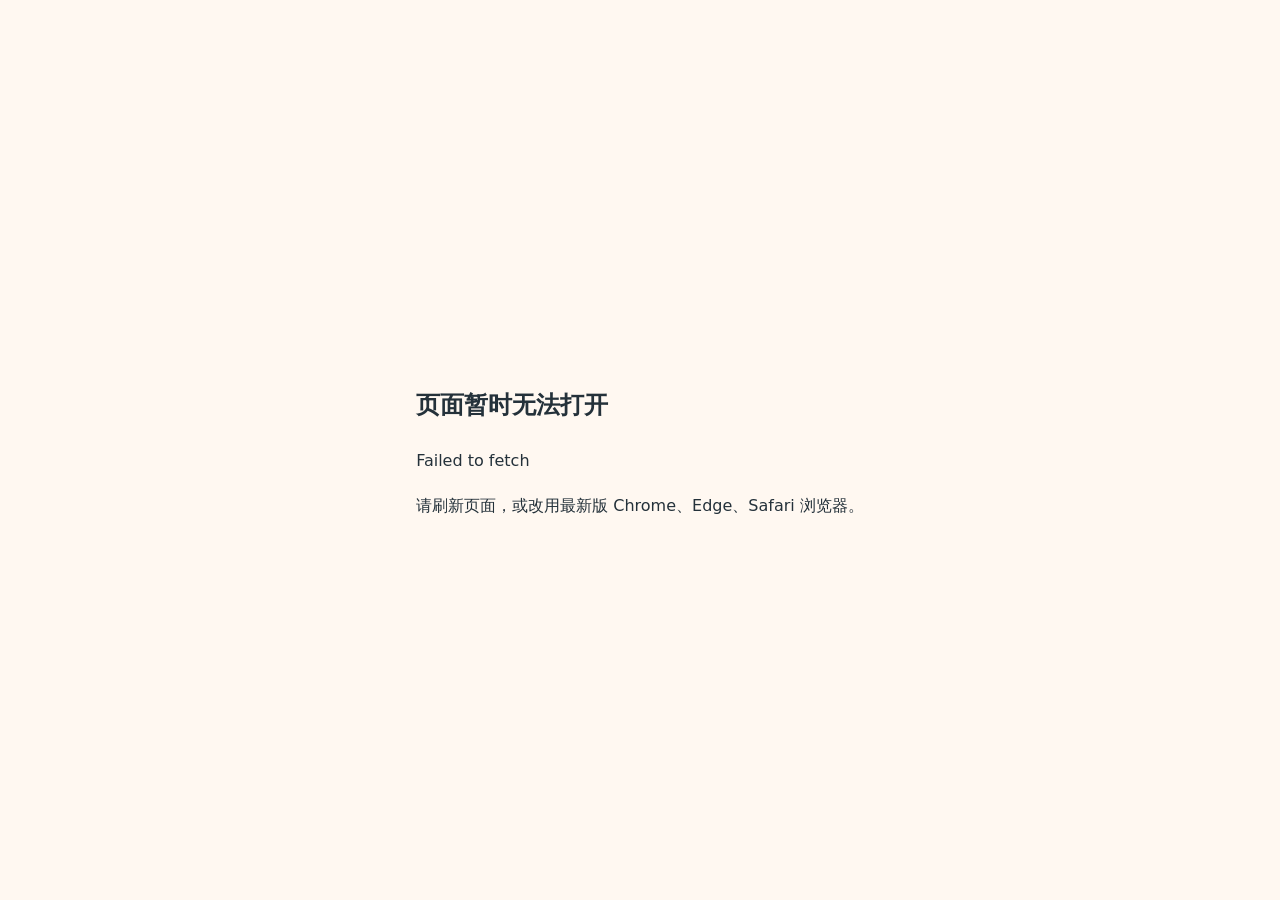
==== writing-rhythm/index.html @ e8ef880b "Publish interactive writing rhythm page" ====
<!doctype html><html lang="zh-CN"><head><meta charset="utf-8"><meta name="viewport" content="width=device-width,initial-scale=1"><meta name="theme-color" content="#fff8f1"><title>景物不是被罗列出来的｜三篇文本中的写景节奏</title><style>html,body{height:100%;margin:0}body{display:grid;place-items:center;background:#fff8f1;color:#24313a;font-family:system-ui,-apple-system,"Microsoft YaHei",sans-serif}.loading{padding:28px;text-align:center}.dot{width:42px;height:42px;margin:0 auto 18px;border:4px solid #ffd7bd;border-top-color:#f15b40;border-radius:50%;animation:r 1s linear infinite}@keyframes r{to{transform:rotate(360deg)}}.error{max-width:680px;line-height:1.8;padding:24px}</style></head><body><div class="loading"><div class="dot"></div><strong>正在打开互动共读页面……</strong></div><script>(async()=>{try{const b64=(await (await fetch('./page-0.txt',{cache:'no-store'})).text()).trim();const bytes=Uint8Array.from(atob(b64),c=>c.charCodeAt(0));if(!('DecompressionStream'in window))throw new Error('当前浏览器不支持页面解压，请使用最新版 Chrome、Edge 或 Safari。');const stream=new Blob([bytes]).stream().pipeThrough(new DecompressionStream('gzip'));const html=await new Response(stream).text();document.open();document.write(html);document.close()}catch(e){document.body.innerHTML='<div class="error"><h2>页面暂时无法打开</h2><p>'+e.message+'</p><p>请刷新页面，或改用最新版 Chrome、Edge、Safari 浏览器。</p></div>'}})();</script></body></html>
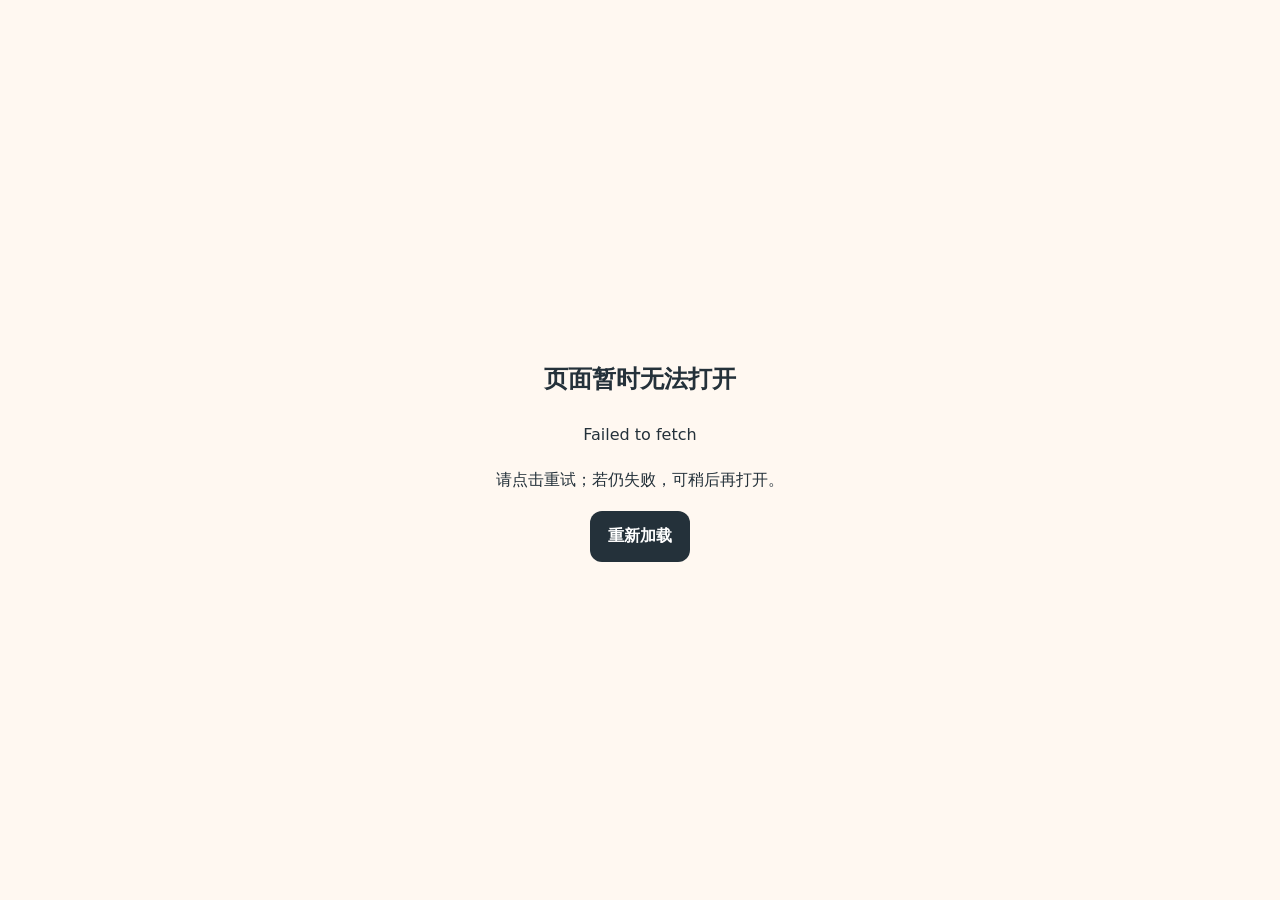
==== commit f918f987: "Fix writing rhythm page loading fallback" ====
--- a/writing-rhythm/index.html
+++ b/writing-rhythm/index.html
@@ -1 +1 @@
-<!doctype html><html lang="zh-CN"><head><meta charset="utf-8"><meta name="viewport" content="width=device-width,initial-scale=1"><meta name="theme-color" content="#fff8f1"><title>景物不是被罗列出来的｜三篇文本中的写景节奏</title><style>html,body{height:100%;margin:0}body{display:grid;place-items:center;background:#fff8f1;color:#24313a;font-family:system-ui,-apple-system,"Microsoft YaHei",sans-serif}.loading{padding:28px;text-align:center}.dot{width:42px;height:42px;margin:0 auto 18px;border:4px solid #ffd7bd;border-top-color:#f15b40;border-radius:50%;animation:r 1s linear infinite}@keyframes r{to{transform:rotate(360deg)}}.error{max-width:680px;line-height:1.8;padding:24px}</style></head><body><div class="loading"><div class="dot"></div><strong>正在打开互动共读页面……</strong></div><script>(async()=>{try{const b64=(await (await fetch('./page-0.txt',{cache:'no-store'})).text()).trim();const bytes=Uint8Array.from(atob(b64),c=>c.charCodeAt(0));if(!('DecompressionStream'in window))throw new Error('当前浏览器不支持页面解压，请使用最新版 Chrome、Edge 或 Safari。');const stream=new Blob([bytes]).stream().pipeThrough(new DecompressionStream('gzip'));const html=await new Response(stream).text();document.open();document.write(html);document.close()}catch(e){document.body.innerHTML='<div class="error"><h2>页面暂时无法打开</h2><p>'+e.message+'</p><p>请刷新页面，或改用最新版 Chrome、Edge、Safari 浏览器。</p></div>'}})();</script></body></html>+<!doctype html><html lang="zh-CN"><head><meta charset="utf-8"><meta name="viewport" content="width=device-width,initial-scale=1"><meta name="theme-color" content="#fff8f1"><title>景物不是被罗列出来的｜三篇文本中的写景节奏</title><style>html,body{height:100%;margin:0}body{display:grid;place-items:center;background:#fff8f1;color:#24313a;font-family:system-ui,-apple-system,"Microsoft YaHei",sans-serif}.loading,.error{max-width:680px;padding:28px;text-align:center;line-height:1.8}.dot{width:42px;height:42px;margin:0 auto 18px;border:4px solid #ffd7bd;border-top-color:#f15b40;border-radius:50%;animation:r 1s linear infinite}@keyframes r{to{transform:rotate(360deg)}}button{border:0;border-radius:12px;padding:11px 18px;background:#24313a;color:#fff;font:inherit;font-weight:700;cursor:pointer}</style></head><body><div class="loading"><div class="dot"></div><strong>正在打开互动共读页面……</strong><div id="status">正在读取页面内容</div></div><script>(async()=>{const urls=['./page-0.txt','https://raw.githubusercontent.com/xj32274080/rixin-teacher-ai-entry/main/writing-rhythm/page-0.txt','https://cdn.jsdelivr.net/gh/xj32274080/rixin-teacher-ai-entry@main/writing-rhythm/page-0.txt'];const status=document.getElementById('status');try{let b64='';let lastError='';for(let i=0;i<urls.length;i++){try{status.textContent='正在尝试加载通道 '+(i+1)+' / '+urls.length;const res=await fetch(urls[i],{cache:'no-store'});if(!res.ok)throw new Error('HTTP '+res.status);const text=(await res.text()).trim();if(!text.startsWith('H4sI'))throw new Error('返回内容格式不正确');b64=text;break}catch(err){lastError=err.message}}if(!b64)throw new Error(lastError||'无法读取页面内容');const bytes=Uint8Array.from(atob(b64),c=>c.charCodeAt(0));if(!('DecompressionStream'in window))throw new Error('当前浏览器不支持页面解压，请使用最新版 Chrome、Edge 或 Safari。');const stream=new Blob([bytes]).stream().pipeThrough(new DecompressionStream('gzip'));const html=await new Response(stream).text();document.open();document.write(html);document.close()}catch(e){document.body.innerHTML='<div class="error"><h2>页面暂时无法打开</h2><p>'+e.message+'</p><p>请点击重试；若仍失败，可稍后再打开。</p><button onclick="location.reload()">重新加载</button></div>'}})();</script></body></html>
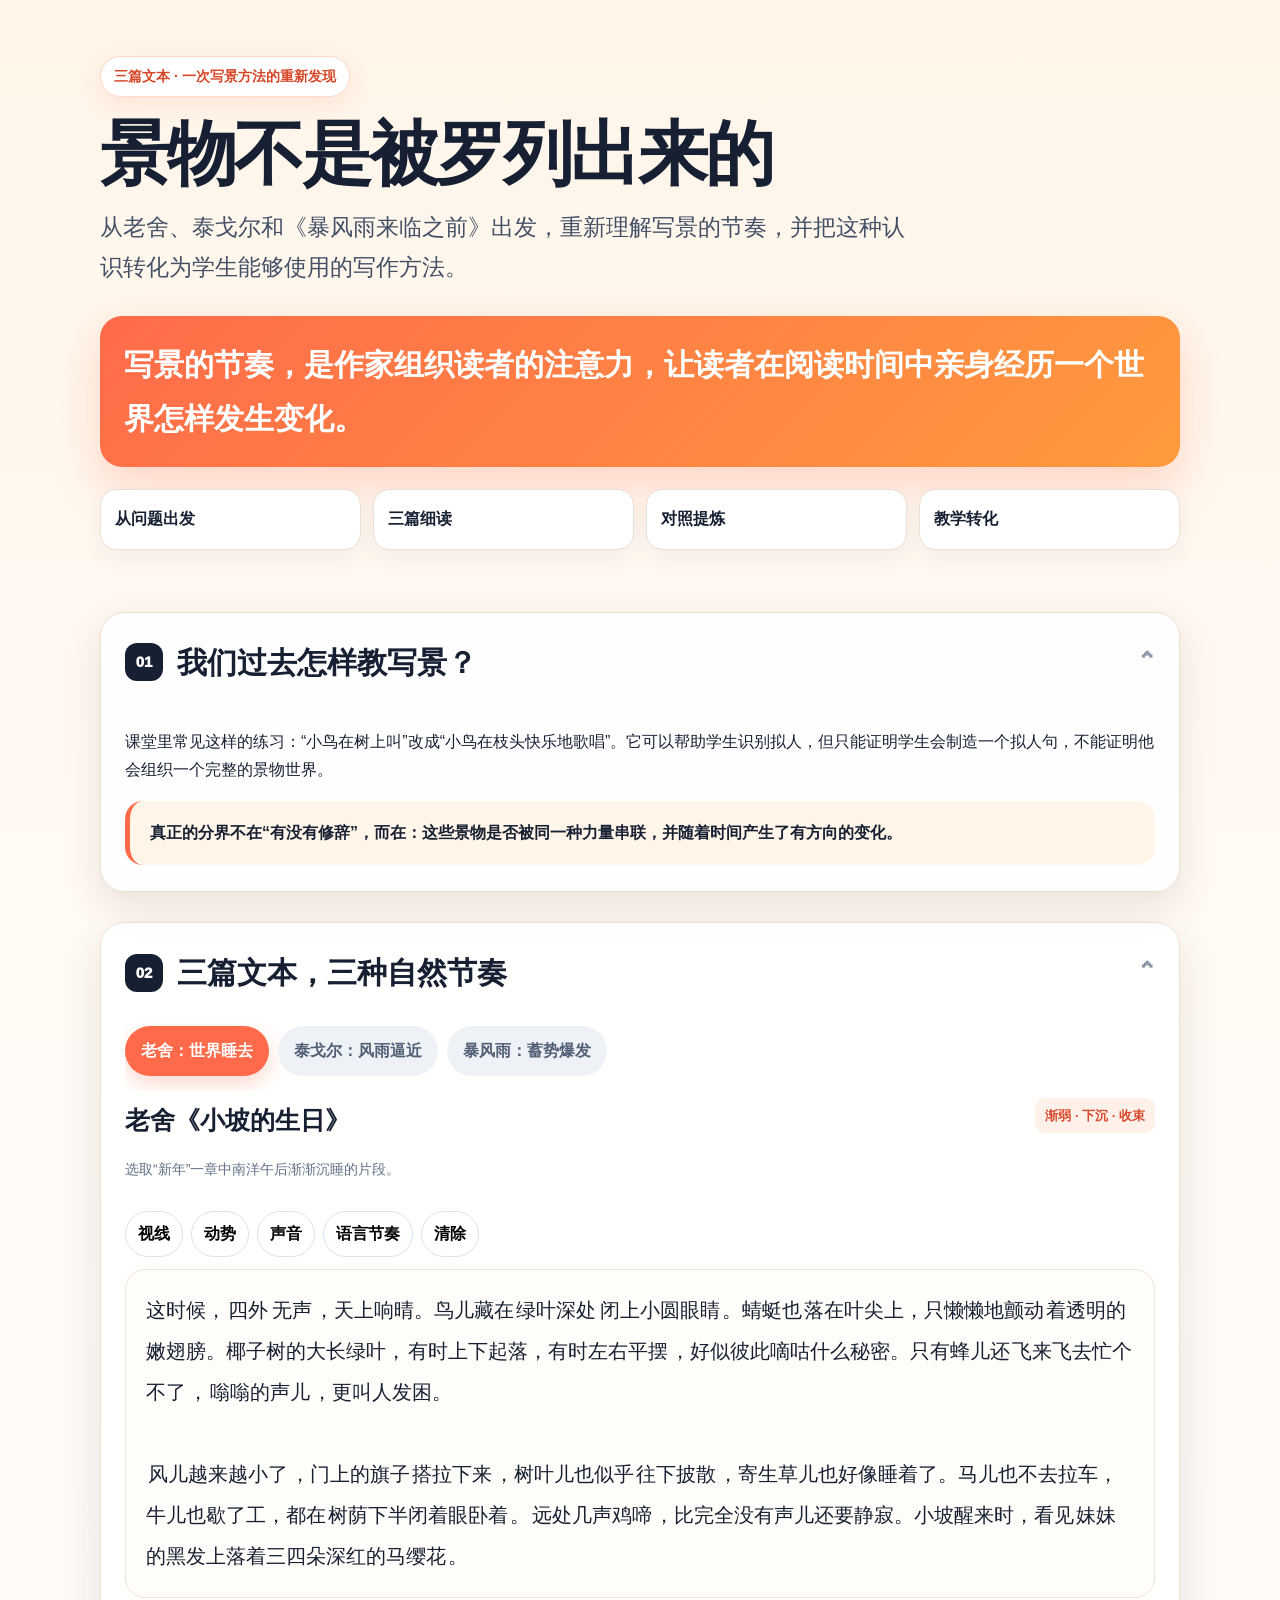
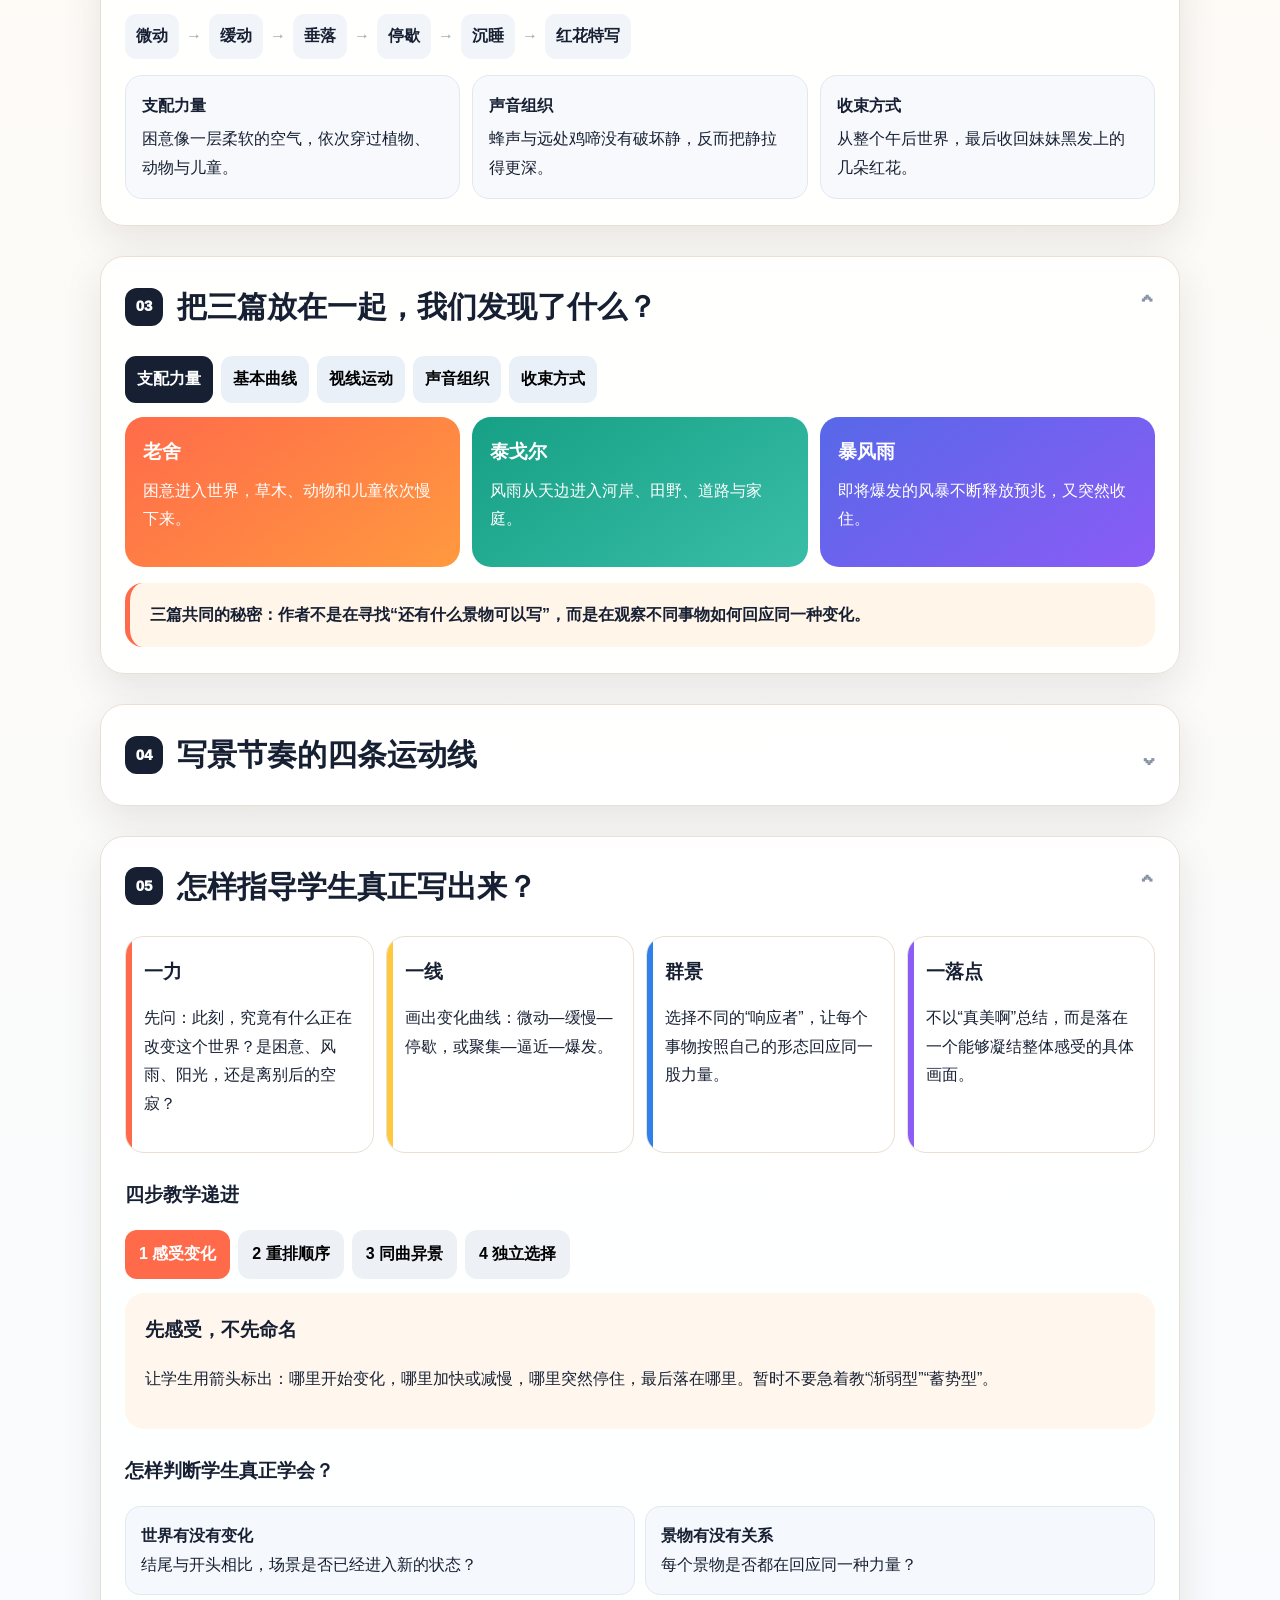
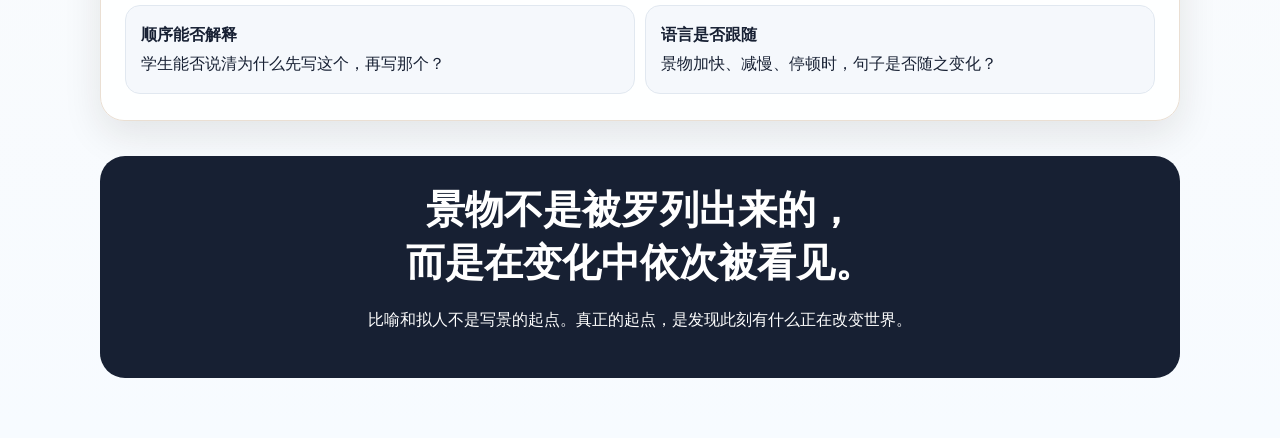
==== commit b4428e4e: "Replace writing rhythm page with standalone static HTML" ====
--- a/writing-rhythm/index.html
+++ b/writing-rhythm/index.html
@@ -1 +1,35 @@
-<!doctype html><html lang="zh-CN"><head><meta charset="utf-8"><meta name="viewport" content="width=device-width,initial-scale=1"><meta name="theme-color" content="#fff8f1"><title>景物不是被罗列出来的｜三篇文本中的写景节奏</title><style>html,body{height:100%;margin:0}body{display:grid;place-items:center;background:#fff8f1;color:#24313a;font-family:system-ui,-apple-system,"Microsoft YaHei",sans-serif}.loading,.error{max-width:680px;padding:28px;text-align:center;line-height:1.8}.dot{width:42px;height:42px;margin:0 auto 18px;border:4px solid #ffd7bd;border-top-color:#f15b40;border-radius:50%;animation:r 1s linear infinite}@keyframes r{to{transform:rotate(360deg)}}button{border:0;border-radius:12px;padding:11px 18px;background:#24313a;color:#fff;font:inherit;font-weight:700;cursor:pointer}</style></head><body><div class="loading"><div class="dot"></div><strong>正在打开互动共读页面……</strong><div id="status">正在读取页面内容</div></div><script>(async()=>{const urls=['./page-0.txt','https://raw.githubusercontent.com/xj32274080/rixin-teacher-ai-entry/main/writing-rhythm/page-0.txt','https://cdn.jsdelivr.net/gh/xj32274080/rixin-teacher-ai-entry@main/writing-rhythm/page-0.txt'];const status=document.getElementById('status');try{let b64='';let lastError='';for(let i=0;i<urls.length;i++){try{status.textContent='正在尝试加载通道 '+(i+1)+' / '+urls.length;const res=await fetch(urls[i],{cache:'no-store'});if(!res.ok)throw new Error('HTTP '+res.status);const text=(await res.text()).trim();if(!text.startsWith('H4sI'))throw new Error('返回内容格式不正确');b64=text;break}catch(err){lastError=err.message}}if(!b64)throw new Error(lastError||'无法读取页面内容');const bytes=Uint8Array.from(atob(b64),c=>c.charCodeAt(0));if(!('DecompressionStream'in window))throw new Error('当前浏览器不支持页面解压，请使用最新版 Chrome、Edge 或 Safari。');const stream=new Blob([bytes]).stream().pipeThrough(new DecompressionStream('gzip'));const html=await new Response(stream).text();document.open();document.write(html);document.close()}catch(e){document.body.innerHTML='<div class="error"><h2>页面暂时无法打开</h2><p>'+e.message+'</p><p>请点击重试；若仍失败，可稍后再打开。</p><button onclick="location.reload()">重新加载</button></div>'}})();</script></body></html>+<!doctype html>
+<html lang="zh-CN">
+<head>
+<meta charset="utf-8">
+<meta name="viewport" content="width=device-width,initial-scale=1,viewport-fit=cover">
+<meta name="theme-color" content="#ff6b4a">
+<title>景物不是被罗列出来的｜三篇文本中的写景节奏</title>
+<style>
+:root{--ink:#172033;--muted:#617087;--paper:#fffaf4;--card:#fff;--orange:#ff6b4a;--yellow:#ffc83d;--blue:#2f80ed;--purple:#8b5cf6;--green:#16a085;--line:#eadfd3;--shadow:0 14px 38px rgba(42,32,22,.10)}*{box-sizing:border-box}html{scroll-behavior:smooth}body{margin:0;background:linear-gradient(180deg,#fff5e9 0,#fffaf4 28%,#f7fbff 100%);color:var(--ink);font-family:-apple-system,BlinkMacSystemFont,"Segoe UI","PingFang SC","Microsoft YaHei",sans-serif;line-height:1.78}button{font:inherit}a{color:inherit}.wrap{width:min(1080px,calc(100% - 28px));margin:auto}.hero{padding:56px 0 34px}.eyebrow{display:inline-flex;gap:8px;align-items:center;padding:7px 13px;border-radius:999px;background:#fff;border:1px solid #ffd8c8;color:#d64627;font-size:14px;font-weight:800;box-shadow:0 8px 24px rgba(255,107,74,.12)}h1{font-size:clamp(34px,7vw,70px);line-height:1.08;letter-spacing:-.04em;margin:20px 0 14px;max-width:900px}.lead{font-size:clamp(17px,2.4vw,23px);color:#435067;max-width:820px;margin:0}.thesis{margin-top:28px;padding:22px 24px;border-radius:22px;background:linear-gradient(135deg,#ff6b4a,#ff9a3d);color:#fff;box-shadow:0 18px 45px rgba(255,107,74,.25);font-size:clamp(20px,3vw,30px);font-weight:900}.map{display:grid;grid-template-columns:repeat(4,1fr);gap:12px;margin:22px 0 8px}.map a{text-decoration:none;background:#fff;border:1px solid var(--line);border-radius:16px;padding:15px 14px;font-weight:800;box-shadow:0 8px 20px rgba(36,45,60,.05);transition:.2s}.map a:hover{transform:translateY(-2px);border-color:#ffc8b9}.section{margin:20px 0 30px}.section>details{background:rgba(255,255,255,.92);border:1px solid var(--line);border-radius:24px;box-shadow:var(--shadow);overflow:hidden}.section>details>summary{list-style:none;cursor:pointer;padding:23px 24px;display:flex;align-items:center;gap:14px;font-size:clamp(20px,3vw,30px);font-weight:950}.section>details>summary::-webkit-details-marker{display:none}.num{width:38px;height:38px;display:grid;place-items:center;border-radius:12px;background:#172033;color:#fff;font-size:15px}.chev{margin-left:auto;color:#8894a6;transition:.2s}.section>details[open] .chev{transform:rotate(180deg)}.inside{padding:0 24px 26px}.callout{padding:18px 20px;border-radius:18px;background:#fff5e9;border-left:5px solid var(--orange);font-weight:700}.tabs{display:flex;gap:9px;overflow:auto;padding:3px 0 14px}.tab{border:0;padding:11px 16px;border-radius:999px;background:#eef2f7;color:#526076;font-weight:850;white-space:nowrap;cursor:pointer}.tab.active{color:#fff;background:var(--orange);box-shadow:0 8px 20px rgba(255,107,74,.26)}.panel{display:none}.panel.active{display:block}.author{display:flex;justify-content:space-between;gap:12px;align-items:flex-start;margin:8px 0 15px}.author h3{margin:0;font-size:25px}.tag{padding:6px 10px;border-radius:10px;background:#fff0e9;color:#d8482c;font-weight:850;font-size:13px}.tools{display:flex;flex-wrap:wrap;gap:8px;margin:12px 0}.tool{border:1px solid #dce3ec;background:#fff;padding:8px 12px;border-radius:999px;font-weight:800;cursor:pointer}.tool[data-k="sight"]{--c:var(--yellow)}.tool[data-k="motion"]{--c:var(--orange)}.tool[data-k="sound"]{--c:var(--blue)}.tool[data-k="language"]{--c:var(--purple)}.tool.on{background:var(--c);border-color:var(--c);color:#172033}.text{font-family:"Songti SC","STSong",serif;font-size:clamp(17px,2.1vw,20px);line-height:2.05;background:#fffdf9;border:1px solid #efe3d7;border-radius:20px;padding:20px}.mark{border-radius:5px;padding:1px 2px;transition:.18s}.show-sight .sight{background:rgba(255,200,61,.55)}.show-motion .motion{background:rgba(255,107,74,.35)}.show-sound .sound{background:rgba(47,128,237,.27)}.show-language .language{box-shadow:inset 0 -4px rgba(139,92,246,.38)}.curve{display:flex;align-items:center;gap:7px;flex-wrap:wrap;margin:16px 0}.curve span{padding:8px 11px;border-radius:11px;background:#f1f4f8;font-weight:850}.curve i{font-style:normal;color:#9aa5b4}.grid3{display:grid;grid-template-columns:repeat(3,1fr);gap:12px}.mini{background:#f7f9fc;border:1px solid #e2e8f0;border-radius:17px;padding:16px}.mini b{display:block;margin-bottom:5px}.compare-nav{display:flex;gap:8px;flex-wrap:wrap;margin-bottom:14px}.compare-btn{border:0;border-radius:11px;padding:9px 12px;background:#eaf0f8;font-weight:850;cursor:pointer}.compare-btn.active{background:#172033;color:#fff}.compare{display:grid;grid-template-columns:repeat(3,1fr);gap:12px}.compare article{border-radius:19px;padding:18px;color:#fff;min-height:150px}.compare article:nth-child(1){background:linear-gradient(145deg,#ff6b4a,#ff993f)}.compare article:nth-child(2){background:linear-gradient(145deg,#16a085,#39bda7)}.compare article:nth-child(3){background:linear-gradient(145deg,#5768e8,#8b5cf6)}.compare h4{margin:0 0 8px;font-size:19px}.compare p{margin:0}.formula{display:grid;grid-template-columns:repeat(4,1fr);gap:12px}.formula article{background:#fff;border:1px solid var(--line);border-radius:19px;padding:18px;position:relative;overflow:hidden}.formula article:before{content:"";position:absolute;inset:0 auto 0 0;width:6px;background:var(--c)}.formula article:nth-child(1){--c:#ff6b4a}.formula article:nth-child(2){--c:#ffc83d}.formula article:nth-child(3){--c:#2f80ed}.formula article:nth-child(4){--c:#8b5cf6}.formula h3{margin:0 0 5px}.steps{display:flex;gap:8px;overflow:auto;margin-bottom:14px}.stepbtn{border:0;padding:10px 14px;border-radius:12px;background:#edf1f6;font-weight:850;white-space:nowrap;cursor:pointer}.stepbtn.active{background:#ff6b4a;color:#fff}.step{display:none;background:#fff7ee;border-radius:19px;padding:20px}.step.active{display:block}.step h3{margin-top:0}.checks{display:grid;grid-template-columns:repeat(2,1fr);gap:10px}.check{padding:15px;border-radius:15px;background:#f5f8fc;border:1px solid #e1e8f0}.ending{margin:35px 0 60px;padding:28px;border-radius:25px;background:#172033;color:#fff;text-align:center}.ending strong{display:block;font-size:clamp(23px,4vw,39px);line-height:1.35}.note{font-size:14px;color:var(--muted)}@media(max-width:760px){.hero{padding-top:34px}.map{grid-template-columns:1fr 1fr}.section>details>summary{padding:18px 16px}.inside{padding:0 16px 20px}.grid3,.compare,.formula,.checks{grid-template-columns:1fr}.author{display:block}.tag{display:inline-block;margin-top:7px}.text{padding:16px;font-size:17px}.thesis{padding:19px}.compare article{min-height:auto}}@media(prefers-reduced-motion:reduce){*{scroll-behavior:auto!important;transition:none!important}}
+</style>
+</head>
+<body>
+<header class="hero wrap">
+<span class="eyebrow">三篇文本 · 一次写景方法的重新发现</span>
+<h1>景物不是被罗列出来的</h1>
+<p class="lead">从老舍、泰戈尔和《暴风雨来临之前》出发，重新理解写景的节奏，并把这种认识转化为学生能够使用的写作方法。</p>
+<div class="thesis">写景的节奏，是作家组织读者的注意力，让读者在阅读时间中亲身经历一个世界怎样发生变化。</div>
+<nav class="map"><a href="#q">从问题出发</a><a href="#texts">三篇细读</a><a href="#compare">对照提炼</a><a href="#teach">教学转化</a></nav>
+</header>
+<main class="wrap">
+<section class="section" id="q"><details open><summary><span class="num">01</span>我们过去怎样教写景？<span class="chev">⌄</span></summary><div class="inside"><p>课堂里常见这样的练习：“小鸟在树上叫”改成“小鸟在枝头快乐地歌唱”。它可以帮助学生识别拟人，但只能证明学生会制造一个拟人句，不能证明他会组织一个完整的景物世界。</p><div class="callout">真正的分界不在“有没有修辞”，而在：这些景物是否被同一种力量串联，并随着时间产生了有方向的变化。</div></div></details></section>
+<section class="section" id="texts"><details open><summary><span class="num">02</span>三篇文本，三种自然节奏<span class="chev">⌄</span></summary><div class="inside"><div class="tabs"><button class="tab active" data-tab="laoshe">老舍：世界睡去</button><button class="tab" data-tab="tagore">泰戈尔：风雨逼近</button><button class="tab" data-tab="storm">暴风雨：蓄势爆发</button></div>
+<div class="panel active" id="laoshe"><div class="author"><div><h3>老舍《小坡的生日》</h3><p class="note">选取“新年”一章中南洋午后渐渐沉睡的片段。</p></div><span class="tag">渐弱 · 下沉 · 收束</span></div><div class="tools"><button class="tool" data-k="sight">视线</button><button class="tool" data-k="motion">动势</button><button class="tool" data-k="sound">声音</button><button class="tool" data-k="language">语言节奏</button><button class="tool clear">清除</button></div><div class="text annotated">这时候，<span class="mark sight">四外</span><span class="mark sound">无声</span>，天上响晴。鸟儿藏在<span class="mark sight">绿叶深处</span><span class="mark motion">闭上小圆眼睛</span>。蜻蜓也<span class="mark motion language">落在叶尖上，只懒懒地颤动</span>着透明的嫩翅膀。椰子树的大长绿叶，<span class="mark motion">有时上下起落，有时左右平摆</span>，好似彼此嘀咕什么秘密。只有蜂儿还<span class="mark motion">飞来飞去忙个不了</span>，<span class="mark sound language">嗡嗡的声儿</span>，更叫人发困。<br><br><span class="mark language">风儿越来越小了</span>，门上的旗子<span class="mark motion">搭拉下来</span>，树叶儿也似乎<span class="mark motion">往下披散</span>，寄生草儿也好像睡着了。马儿也不去拉车，牛儿也歇了工，都在<span class="mark sight motion">树荫下半闭着眼卧着</span>。<span class="mark sound">远处几声鸡啼</span>，比完全没有声儿还要静寂。小坡醒来时，看见<span class="mark sight">妹妹的黑发上落着三四朵深红的马缨花</span>。</div><div class="curve"><span>微动</span><i>→</i><span>缓动</span><i>→</i><span>垂落</span><i>→</i><span>停歇</span><i>→</i><span>沉睡</span><i>→</i><span>红花特写</span></div><div class="grid3"><div class="mini"><b>支配力量</b>困意像一层柔软的空气，依次穿过植物、动物与儿童。</div><div class="mini"><b>声音组织</b>蜂声与远处鸡啼没有破坏静，反而把静拉得更深。</div><div class="mini"><b>收束方式</b>从整个午后世界，最后收回妹妹黑发上的几朵红花。</div></div></div>
+<div class="panel" id="tagore"><div class="author"><div><h3>泰戈尔《雨天》</h3><p class="note">关注风雨如何由远方扩张，并不断逼近人的生活。</p></div><span class="tag" style="background:#e8fbf6;color:#087c67">扩张 · 渐强 · 收拢</span></div><div class="tools"><button class="tool" data-k="sight">视线</button><button class="tool" data-k="motion">动势</button><button class="tool" data-k="sound">声音</button><button class="tool" data-k="language">语言节奏</button><button class="tool clear">清除</button></div><div class="text annotated"><span class="mark sight">乌云很快地集拢在森林的黝黑的边缘上</span>。<span class="mark language sound">孩子，不要出去呀！</span><br><br><span class="mark sight">湖边的棕树</span><span class="mark motion">撞着头</span>，乌鸦<span class="mark motion">栖在沉默的树枝上</span>，河的东岸<span class="mark motion">被一片侵袭的暮色所笼罩</span>。我们的牛<span class="mark sight">系在篱笆上</span>，<span class="mark sound">高声鸣叫</span>。<span class="mark language sound">孩子，不要出去呀！</span><br><br>田水<span class="mark motion">泛溢</span>，河水<span class="mark motion language">变得暴躁起来</span>，妇人们从<span class="mark sight">恒河畔</span><span class="mark motion">匆匆地回家</span>。风在竹林中<span class="mark sound motion language">咆哮着，像一只挣扎的野兽</span>。</div><div class="curve"><span>乌云集拢</span><i>→</i><span>暮色逼近</span><i>→</i><span>动物不安</span><i>→</i><span>河水暴躁</span><i>→</i><span>行人匆忙</span><i>→</i><span>风声咆哮</span></div><div class="grid3"><div class="mini"><b>空间呼吸</b>天边、河岸、家门、田野不断展开，又被母亲的声音拉回。</div><div class="mini"><b>双重节奏</b>自然向外扩张，母亲则一次次把孩子向内收拢。</div><div class="mini"><b>语言节拍</b>“孩子，不要出去呀”反复出现，成为全篇稳定的回环。</div></div></div>
+<div class="panel" id="storm"><div class="author"><div><h3>《暴风雨来临之前》</h3><p class="note">以关键节点呈现暴风雨前“动—静—再动—再静—爆发”的结构。</p></div><span class="tag" style="background:#eeeefe;color:#4d45bf">间歇 · 蓄势 · 爆发</span></div><div class="tools"><button class="tool" data-k="sight">视线</button><button class="tool" data-k="motion">动势</button><button class="tool" data-k="sound">声音</button><button class="tool" data-k="language">语言节奏</button><button class="tool clear">清除</button></div><div class="text annotated">空气<span class="mark motion">沉闷</span>，太阳被遮住，<span class="mark sight motion">乌云从天边慢慢蔓延过来</span>。牛马显得<span class="mark motion">焦躁不安</span>，鸟儿和昆虫纷纷躲藏。<br><br><span class="mark sight">很远的地方</span>传来<span class="mark sound">轻微的响声</span>，可是<span class="mark language sound">声音忽然停止了，一切又沉寂下来</span>。一道闪电划过，微风跟着来了；随后大风卷起尘土，树木剧烈摇动。<span class="mark language sound">大风过去以后，又是一片寂静</span>。忽然，<span class="mark sound motion language">轰隆隆的雷声震响天空</span>。</div><div class="curve"><span>沉闷</span><i>→</i><span>不安</span><i>→</i><span>轻响</span><i>→</i><span>沉寂</span><i>→</i><span>大风</span><i>→</i><span>再静</span><i>→</i><span>雷声爆发</span></div><div class="grid3"><div class="mini"><b>关键机制</b>力量并非一路增加，而是在两次停顿中积蓄。</div><div class="mini"><b>声音曲线</b>轻响—停止—大风—寂静—雷鸣，断续变化制造紧张。</div><div class="mini"><b>阅读效果</b>中间越安静，最后的雷声越具有突然性与冲击力。</div></div></div>
+</div></details></section>
+<section class="section" id="compare"><details open><summary><span class="num">03</span>把三篇放在一起，我们发现了什么？<span class="chev">⌄</span></summary><div class="inside"><div class="compare-nav"><button class="compare-btn active" data-c="power">支配力量</button><button class="compare-btn" data-c="curve">基本曲线</button><button class="compare-btn" data-c="space">视线运动</button><button class="compare-btn" data-c="sound">声音组织</button><button class="compare-btn" data-c="ending">收束方式</button></div><div class="compare"><article><h4>老舍</h4><p id="c1">困意进入世界，草木、动物和儿童依次慢下来。</p></article><article><h4>泰戈尔</h4><p id="c2">风雨从天边进入河岸、田野、道路与家庭。</p></article><article><h4>暴风雨</h4><p id="c3">即将爆发的风暴不断释放预兆，又突然收住。</p></article></div><div class="callout" style="margin-top:16px">三篇共同的秘密：作者不是在寻找“还有什么景物可以写”，而是在观察不同事物如何回应同一种变化。</div></div></details></section>
+<section class="section"><details><summary><span class="num">04</span>写景节奏的四条运动线<span class="chev">⌄</span></summary><div class="inside"><div class="formula"><article><h3>视线</h3><p>先看哪里，再看哪里；何时推远，何时拉近，最后停在哪里。</p></article><article><h3>状态</h3><p>世界怎样从一种状态进入另一种状态：渐弱、渐强、停顿或爆发。</p></article><article><h3>声音</h3><p>声音怎样出现、增多、变远、停止，又怎样突然回来。</p></article><article><h3>语言</h3><p>句子的长短、动词力度和重复停顿，怎样跟随世界一起呼吸。</p></article></div></div></details></section>
+<section class="section" id="teach"><details open><summary><span class="num">05</span>怎样指导学生真正写出来？<span class="chev">⌄</span></summary><div class="inside"><div class="formula"><article><h3>一力</h3><p>先问：此刻，究竟有什么正在改变这个世界？是困意、风雨、阳光，还是离别后的空寂？</p></article><article><h3>一线</h3><p>画出变化曲线：微动—缓慢—停歇，或聚集—逼近—爆发。</p></article><article><h3>群景</h3><p>选择不同的“响应者”，让每个事物按照自己的形态回应同一股力量。</p></article><article><h3>一落点</h3><p>不以“真美啊”总结，而是落在一个能够凝结整体感受的具体画面。</p></article></div><h3 style="margin-top:25px">四步教学递进</h3><div class="steps"><button class="stepbtn active" data-step="1">1 感受变化</button><button class="stepbtn" data-step="2">2 重排顺序</button><button class="stepbtn" data-step="3">3 同曲异景</button><button class="stepbtn" data-step="4">4 独立选择</button></div><div class="step active" id="step1"><h3>先感受，不先命名</h3><p>让学生用箭头标出：哪里开始变化，哪里加快或减慢，哪里突然停住，最后落在哪里。暂时不要急着教“渐弱型”“蓄势型”。</p></div><div class="step" id="step2"><h3>重排景物顺序</h3><p>把一段写景拆开，让学生重新排序，并说明：为什么这一句不能放在最前面？为什么这里必须突然安静？</p></div><div class="step" id="step3"><h3>同曲异景</h3><p>保留原文变化曲线，更换场景：用老舍的渐弱节奏写《午休铃响以后》；用泰戈尔的逼近节奏写《夏雨正向校园走来》。</p></div><div class="step" id="step4"><h3>独立选择节奏</h3><p>给出“放学后的校园”“雨刚停下”等开放场景，由学生自己确定支配力量、变化线、响应景物和最终落点。</p></div><h3 style="margin-top:25px">怎样判断学生真正学会？</h3><div class="checks"><div class="check"><b>世界有没有变化</b><br>结尾与开头相比，场景是否已经进入新的状态？</div><div class="check"><b>景物有没有关系</b><br>每个景物是否都在回应同一种力量？</div><div class="check"><b>顺序能否解释</b><br>学生能否说清为什么先写这个，再写那个？</div><div class="check"><b>语言是否跟随</b><br>景物加快、减慢、停顿时，句子是否随之变化？</div></div></div></details></section>
+<section class="ending"><strong>景物不是被罗列出来的，<br>而是在变化中依次被看见。</strong><p>比喻和拟人不是写景的起点。真正的起点，是发现此刻有什么正在改变世界。</p></section>
+</main>
+<script>
+const tabs=document.querySelectorAll('.tab'),panels=document.querySelectorAll('.panel');tabs.forEach(b=>b.onclick=()=>{tabs.forEach(x=>x.classList.remove('active'));panels.forEach(x=>x.classList.remove('active'));b.classList.add('active');document.getElementById(b.dataset.tab).classList.add('active')});document.querySelectorAll('.tools').forEach(box=>{const text=box.nextElementSibling;box.querySelectorAll('.tool[data-k]').forEach(b=>b.onclick=()=>{b.classList.toggle('on');text.classList.toggle('show-'+b.dataset.k)});box.querySelector('.clear').onclick=()=>{box.querySelectorAll('.tool').forEach(x=>x.classList.remove('on'));text.className='text annotated'}});const comp={power:['困意进入世界，草木、动物和儿童依次慢下来。','风雨从天边进入河岸、田野、道路与家庭。','即将爆发的风暴不断释放预兆，又突然收住。'],curve:['微动—缓动—垂落—沉睡—轻轻醒来。','聚集—逼近—骚动—奔流—咆哮。','沉闷—微动—沉寂—大动—再静—爆发。'],space:['由身边景物扩大到整个世界，再收回妹妹黑发上的红花。','远方展开又不断回到母亲与孩子身边，像一次次呼吸。','以时间推进为主，从天空异常逐步落到动物、风与雷声。'],sound:['蜂声与远处鸡啼越来越稀疏，让静显得更深。','牛鸣、呼喊、水声和风声逐渐叠加。','轻响—停止—风声—寂静—雷鸣，声音断续蓄势。'],ending:['以妹妹黑发上的三四朵红花温柔收束。','外部风雨的咆哮与母亲的召唤同时存在。','以雷声震响天空完成突然爆发。']};document.querySelectorAll('.compare-btn').forEach(b=>b.onclick=()=>{document.querySelectorAll('.compare-btn').forEach(x=>x.classList.remove('active'));b.classList.add('active');const a=comp[b.dataset.c];['c1','c2','c3'].forEach((id,i)=>document.getElementById(id).textContent=a[i])});document.querySelectorAll('.stepbtn').forEach(b=>b.onclick=()=>{document.querySelectorAll('.stepbtn').forEach(x=>x.classList.remove('active'));document.querySelectorAll('.step').forEach(x=>x.classList.remove('active'));b.classList.add('active');document.getElementById('step'+b.dataset.step).classList.add('active')});
+</script>
+</body></html>
